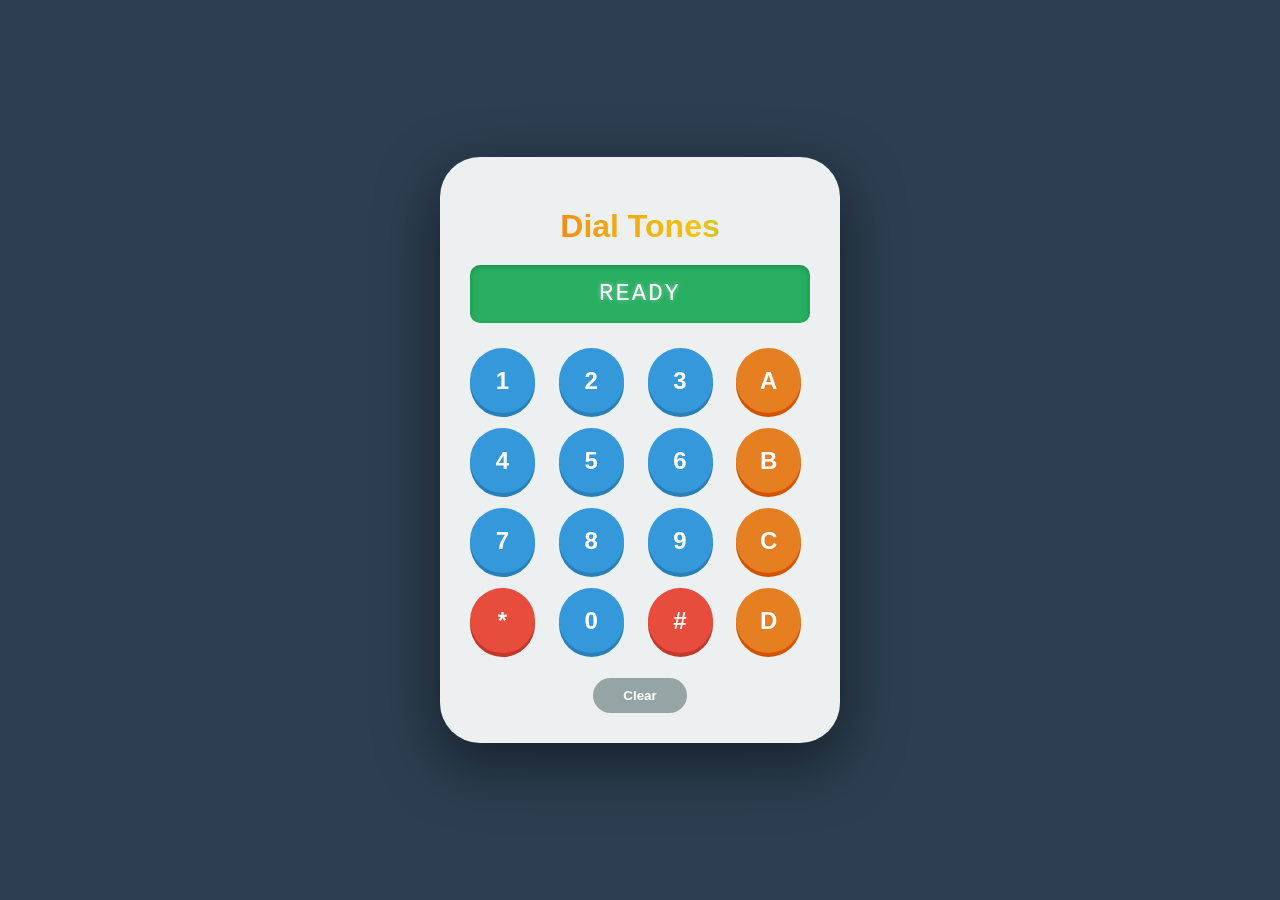
==== src/index.html @ acb87189 "Initial commit" ====
<!DOCTYPE html>
<html lang="en">
<head>
    <meta charset="UTF-8">
    <meta name="viewport" content="width=device-width, initial-scale=1.0">
    <title>Playful DTMF Dialer</title>
    <link rel="stylesheet" href="main.css">
</head>
<body>
    <div class="app-container">
        <h1>Dial Tones</h1>
        <div class="display" id="display">READY</div>
        <div class="keypad">
            <button class="key" data-note="1">1</button>
            <button class="key" data-note="2">2</button>
            <button class="key" data-note="3">3</button>
            <button class="key btn-alt" data-note="A">A</button>
            
            <button class="key" data-note="4">4</button>
            <button class="key" data-note="5">5</button>
            <button class="key" data-note="6">6</button>
            <button class="key btn-alt" data-note="B">B</button>
            
            <button class="key" data-note="7">7</button>
            <button class="key" data-note="8">8</button>
            <button class="key" data-note="9">9</button>
            <button class="key btn-alt" data-note="C">C</button>
            
            <button class="key btn-special" data-note="*">*</button>
            <button class="key" data-note="0">0</button>
            <button class="key btn-special" data-note="#">#</button>
            <button class="key btn-alt" data-note="D">D</button>
        </div>
        <div class="controls">
            <button id="clearButton">Clear</button>
        </div>
    </div>
    <script src="main.js"></script>
</body>
</html>
---- src/main.css ----
:root {
    --bg-color: #2c3e50;
    --app-bg: #ecf0f1;
    --text-color: #2c3e50;
    --accent-color: #3498db;
    --key-num-bg: #3498db;
    --key-alt-bg: #e67e22;
    --key-special-bg: #e74c3c;
    --btn-hover: #2980b9;
}

body {
    font-family: "Segoe UI", Tahoma, Geneva, Verdana, sans-serif;
    background-color: var(--bg-color);
    display: flex;
    justify-content: center;
    align-items: center;
    height: 100vh;
    margin: 0;
}

.app-container {
    background-color: var(--app-bg);
    padding: 30px;
    border-radius: 40px;
    box-shadow: 0 20px 60px rgba(0, 0, 0, 0.5);
    text-align: center;
    width: 340px;
}

/* Rainbow animated title */
h1 {
    font-size: 32px;
    margin-bottom: 20px;
    background: linear-gradient(90deg, #e74c3c, #f39c12, #f1c40f, #2ecc71, #3498db, #8e44ad, #e74c3c);
    background-size: 200% auto;
    -webkit-background-clip: text;
    background-clip: text;
    color: transparent;
    animation: rainbow-slide 4s linear infinite;
}

@keyframes rainbow-slide {
    to { background-position: 200% center; }
}

.display {
    background-color: #27ae60;
    color: white;
    font-family: 'Courier New', Courier, monospace;
    font-size: 24px;
    padding: 15px;
    border-radius: 10px;
    margin-bottom: 25px;
    box-shadow: inset 0 2px 5px rgba(0, 0, 0, 0.2);
    min-height: 28px;
    text-shadow: 0 0 5px rgba(255, 255, 255, 0.5);
    letter-spacing: 2px;
}

.keypad {
    display: grid;
    grid-template-columns: repeat(4, 1fr);
    gap: 15px;
    margin-bottom: 25px;
}

.key {
    width: 65px;
    height: 65px;
    border-radius: 50%;
    border: none;
    background-color: var(--key-num-bg);
    color: white;
    font-size: 24px;
    font-weight: bold;
    cursor: pointer;
    transition: all 0.2s cubic-bezier(0.175, 0.885, 0.32, 1.275);
    box-shadow: 0 4px #2980b9;
    display: flex;
    justify-content: center;
    align-items: center;
}

.key:active {
    box-shadow: 0 0 #2980b9;
    transform: translateY(4px);
}

.key:hover {
    filter: brightness(1.1);
    transform: scale(1.05);
}

.key.btn-alt {
    background-color: var(--key-alt-bg);
    box-shadow: 0 4px #d35400;
}

.key.btn-alt:active {
    box-shadow: 0 0 #d35400;
}

.key.btn-special {
    background-color: var(--key-special-bg);
    box-shadow: 0 4px #c0392b;
}

.key.btn-special:active {
    box-shadow: 0 0 #c0392b;
}

.controls {
    display: flex;
    justify-content: center;
}

#clearButton {
    background-color: #95a5a6;
    color: white;
    border: none;
    padding: 10px 30px;
    border-radius: 20px;
    font-weight: bold;
    cursor: pointer;
    transition: background-color 0.2s;
}

#clearButton:hover {
    background-color: #7f8c8d;
}
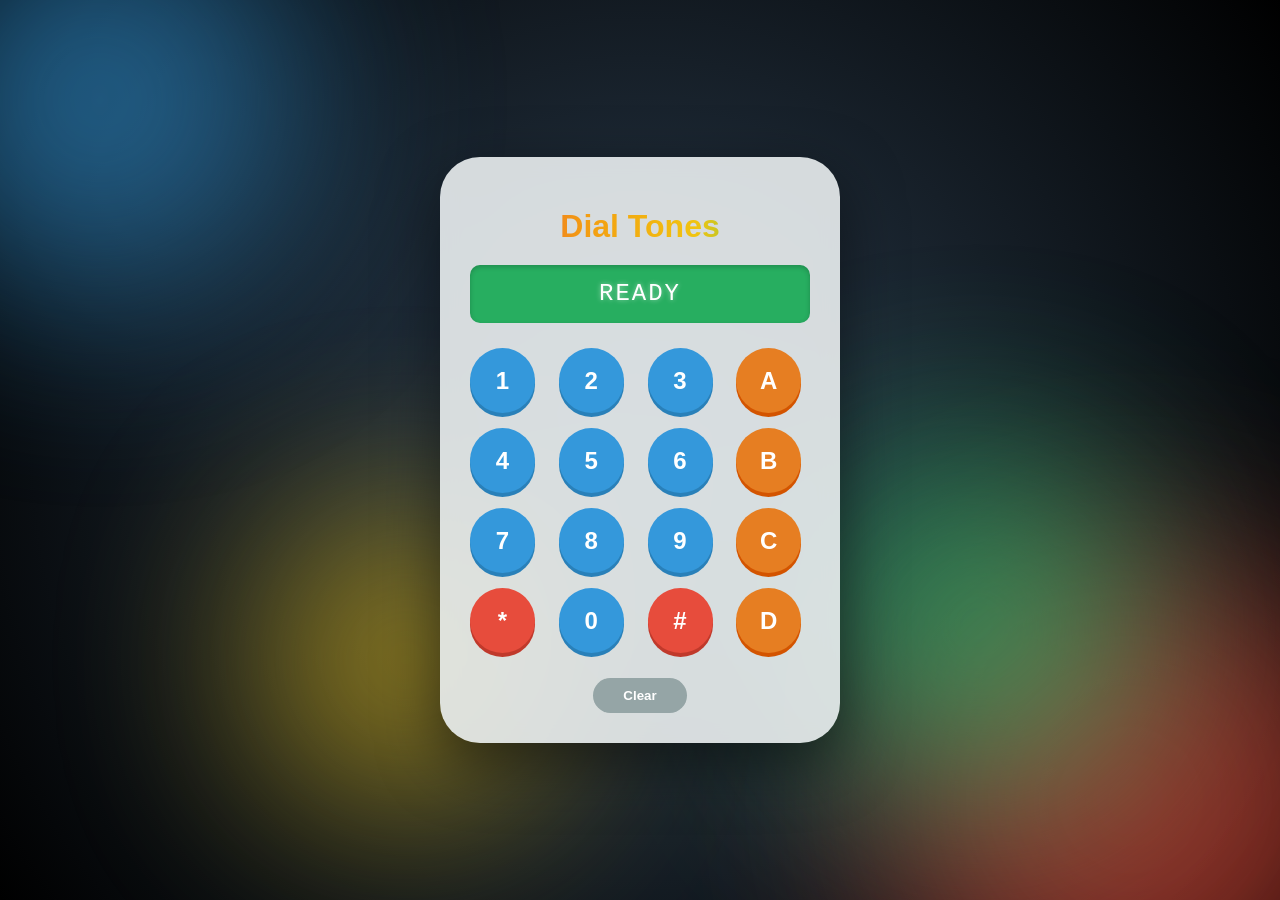
==== commit 315d8131: "added animated blob background" ====
--- a/src/index.html
+++ b/src/index.html
@@ -7,6 +7,12 @@
     <link rel="stylesheet" href="main.css">
 </head>
 <body>
+    <div class="bg-blobs">
+        <div class="blob blob-1"></div>
+        <div class="blob blob-2"></div>
+        <div class="blob blob-3"></div>
+        <div class="blob blob-4"></div>
+    </div>
     <div class="app-container">
         <h1>Dial Tones</h1>
         <div class="display" id="display">READY</div>
--- a/src/main.css
+++ b/src/main.css
@@ -17,15 +17,81 @@
     align-items: center;
     height: 100vh;
     margin: 0;
+    overflow: hidden; /* Prevent scroll from blobs */
+    position: relative;
+}
+
+/* Animated background blobs */
+.bg-blobs {
+    position: fixed;
+    top: 0;
+    left: 0;
+    width: 100%;
+    height: 100%;
+    z-index: -1;
+    background: radial-gradient(circle at 50% 50%, #2c3e50, #000);
+}
+
+.blob {
+    position: absolute;
+    border-radius: 50%;
+    filter: blur(100px);
+    opacity: 0.6;
+    animation: move-blobs 20s infinite alternate cubic-bezier(0.45, 0, 0.55, 1);
+}
+
+.blob-1 {
+    width: 400px;
+    height: 400px;
+    background-color: #3498db;
+    top: -100px;
+    left: -100px;
+    animation-duration: 25s;
+}
+
+.blob-2 {
+    width: 500px;
+    height: 500px;
+    background-color: #e74c3c;
+    bottom: -150px;
+    right: -100px;
+    animation-duration: 30s;
+}
+
+.blob-3 {
+    width: 350px;
+    height: 350px;
+    background-color: #2ecc71;
+    top: 50%;
+    right: 10%;
+    animation-duration: 22s;
+}
+
+.blob-4 {
+    width: 300px;
+    height: 300px;
+    background-color: #f1c40f;
+    bottom: 10%;
+    left: 20%;
+    animation-duration: 28s;
+}
+
+@keyframes move-blobs {
+    0% { transform: translate(0, 0) scale(1); }
+    33% { transform: translate(50px, -50px) scale(1.1); }
+    66% { transform: translate(-30px, 40px) scale(0.9); }
+    100% { transform: translate(0, 0) scale(1); }
 }
 
 .app-container {
-    background-color: var(--app-bg);
+    background-color: rgba(236, 240, 241, 0.9); /* Slightly translucent to show background */
+    backdrop-filter: blur(10px); /* Add a nice glass effect */
     padding: 30px;
     border-radius: 40px;
     box-shadow: 0 20px 60px rgba(0, 0, 0, 0.5);
     text-align: center;
     width: 340px;
+    z-index: 10;
 }
 
 /* Rainbow animated title */
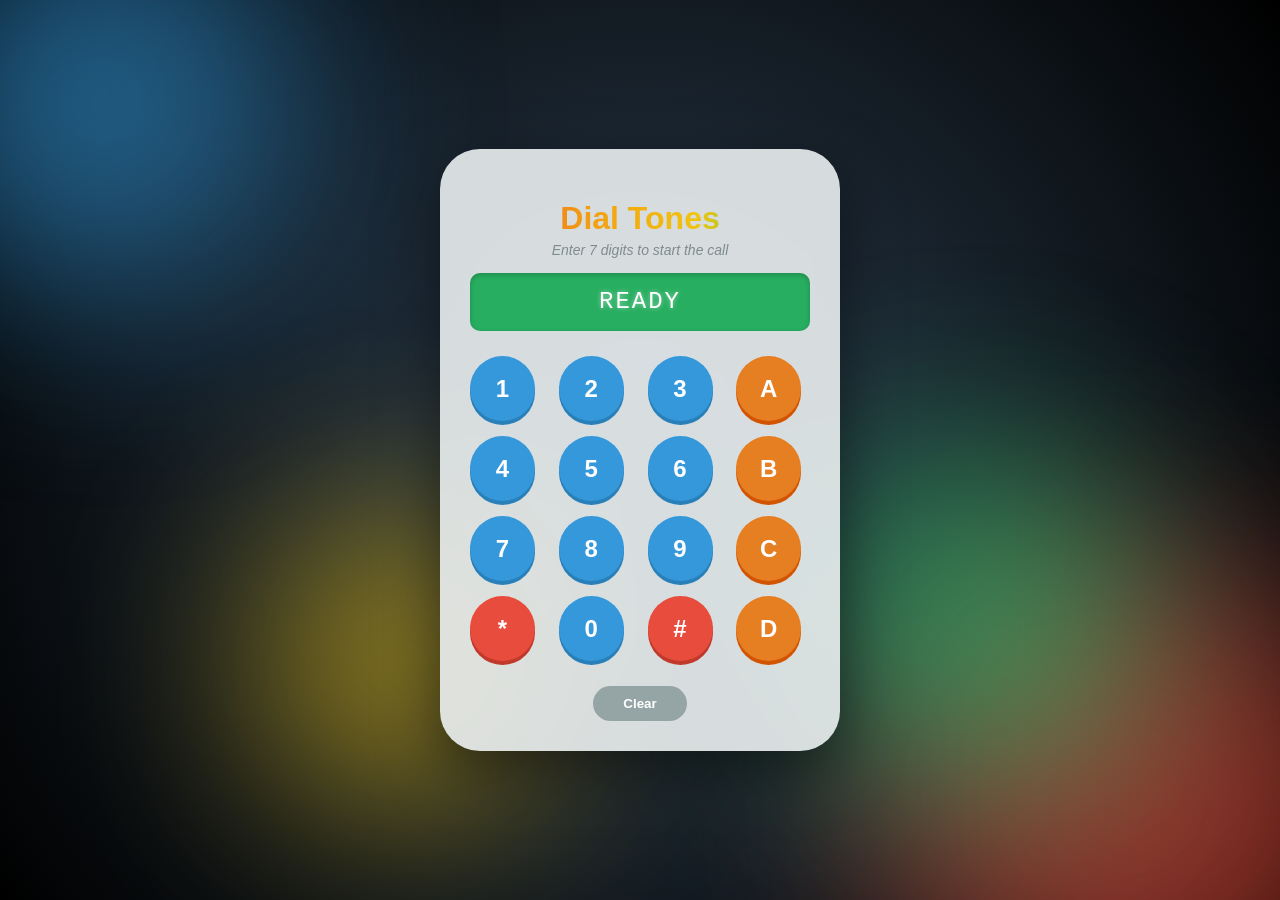
==== commit 7e89d254: "added hint" ====
--- a/src/index.html
+++ b/src/index.html
@@ -15,6 +15,7 @@
     </div>
     <div class="app-container">
         <h1>Dial Tones</h1>
+        <p class="tip">Enter 7 digits to start the call</p>
         <div class="display" id="display">READY</div>
         <div class="keypad">
             <button class="key" data-note="1">1</button>
--- a/src/main.css
+++ b/src/main.css
@@ -104,6 +104,14 @@
     background-clip: text;
     color: transparent;
     animation: rainbow-slide 4s linear infinite;
+}
+
+.tip {
+    font-size: 14px;
+    color: #7f8c8d;
+    margin-top: -15px;
+    margin-bottom: 15px;
+    font-style: italic;
 }
 
 @keyframes rainbow-slide {
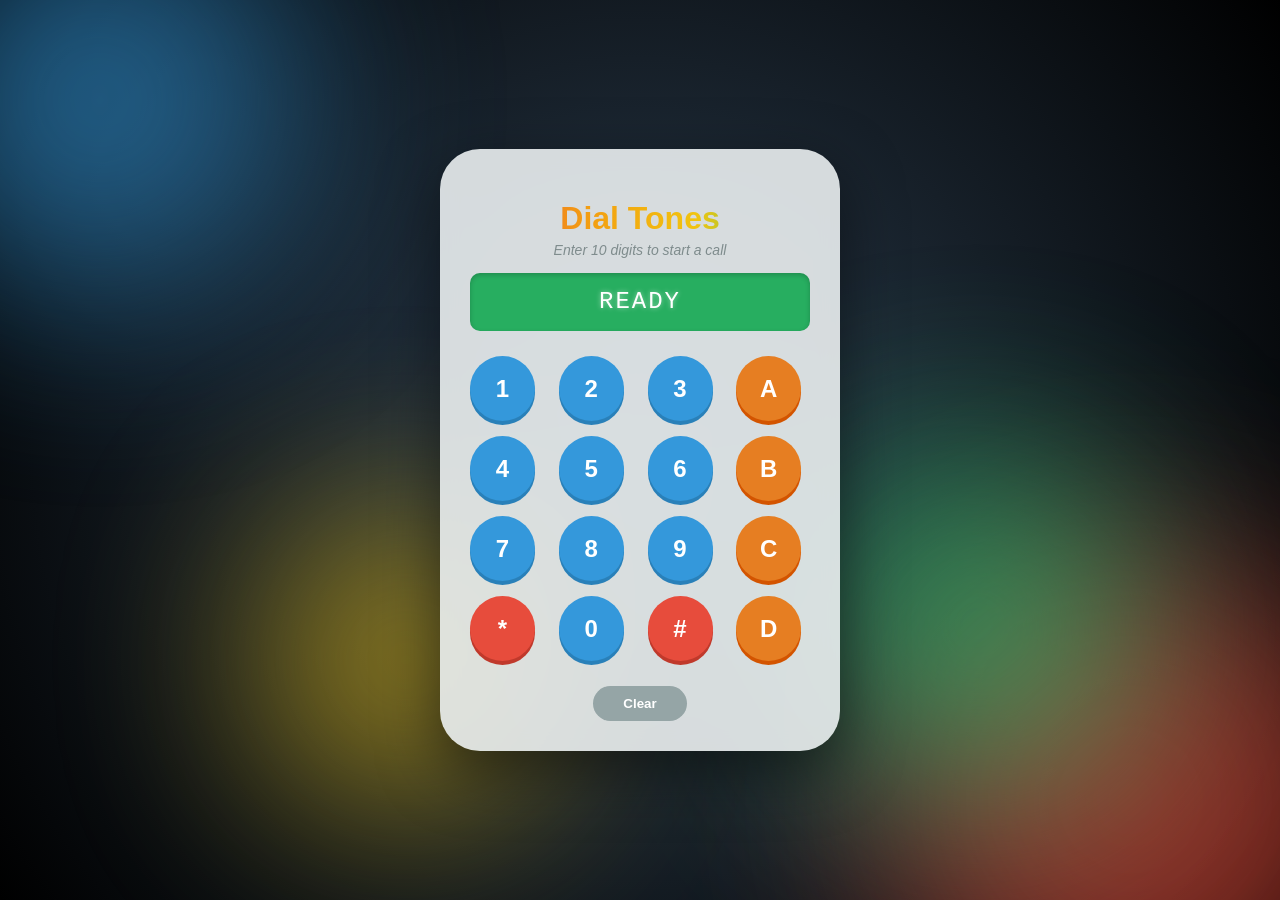
==== commit 07fe1152: "fixed bug" ====
--- a/src/index.html
+++ b/src/index.html
@@ -3,7 +3,7 @@
 <head>
     <meta charset="UTF-8">
     <meta name="viewport" content="width=device-width, initial-scale=1.0">
-    <title>Playful DTMF Dialer</title>
+    <title>DTMF Dialer</title>
     <link rel="stylesheet" href="main.css">
 </head>
 <body>
@@ -15,7 +15,7 @@
     </div>
     <div class="app-container">
         <h1>Dial Tones</h1>
-        <p class="tip">Enter 7 digits to start the call</p>
+        <p class="tip">Enter 10 digits to start a call</p>
         <div class="display" id="display">READY</div>
         <div class="keypad">
             <button class="key" data-note="1">1</button>
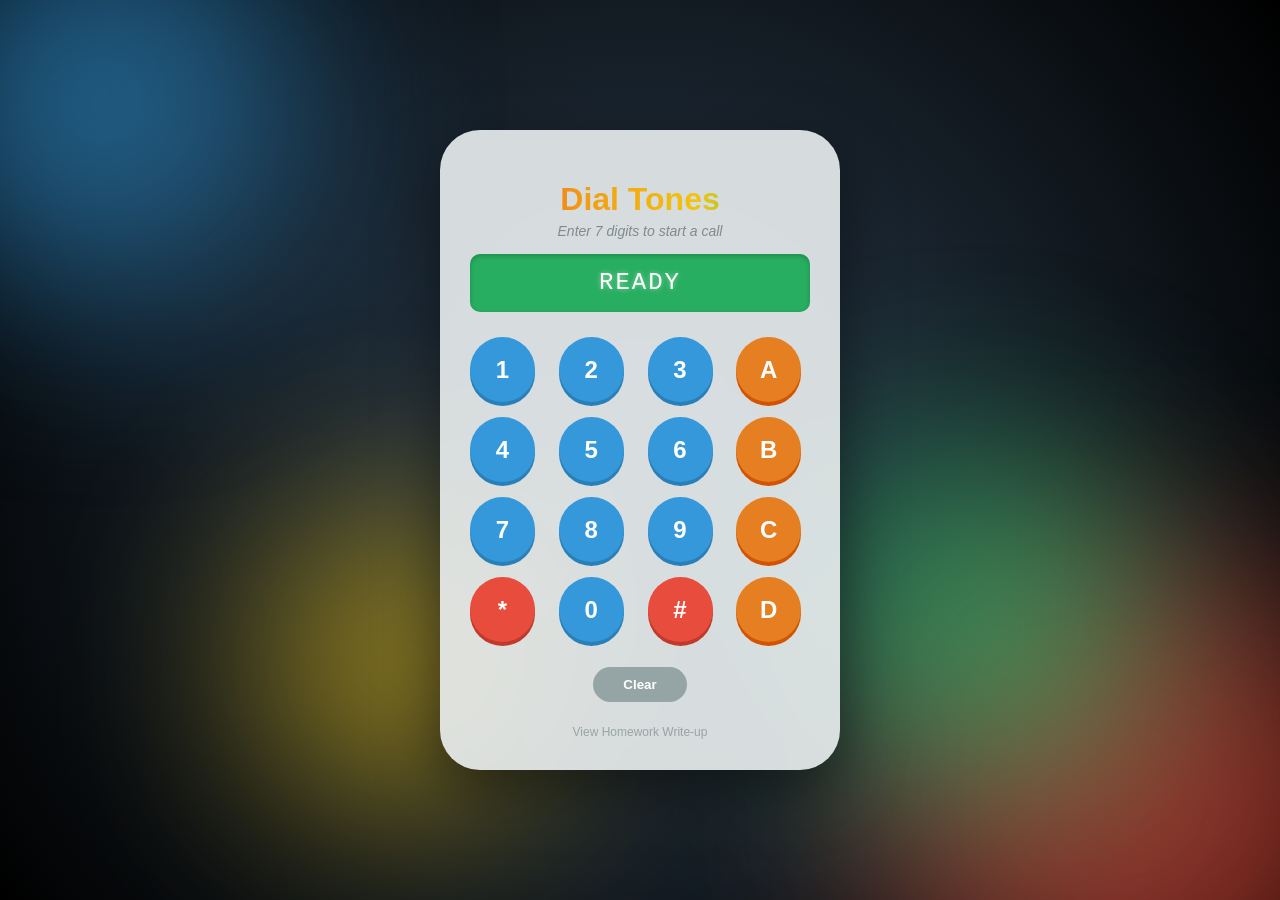
==== commit f18bbaf6: "added blog" ====
--- a/src/index.html
+++ b/src/index.html
@@ -15,7 +15,7 @@
     </div>
     <div class="app-container">
         <h1>Dial Tones</h1>
-        <p class="tip">Enter 10 digits to start a call</p>
+        <p class="tip">Enter 7 digits to start a call</p>
         <div class="display" id="display">READY</div>
         <div class="keypad">
             <button class="key" data-note="1">1</button>
@@ -41,6 +41,9 @@
         <div class="controls">
             <button id="clearButton">Clear</button>
         </div>
+        <div class="footer-links" style="margin-top: 20px;">
+            <a href="blog/index.html" style="color: #7f8c8d; text-decoration: none; font-size: 12px; opacity: 0.7;">View Homework Write-up</a>
+        </div>
     </div>
     <script src="main.js"></script>
 </body>
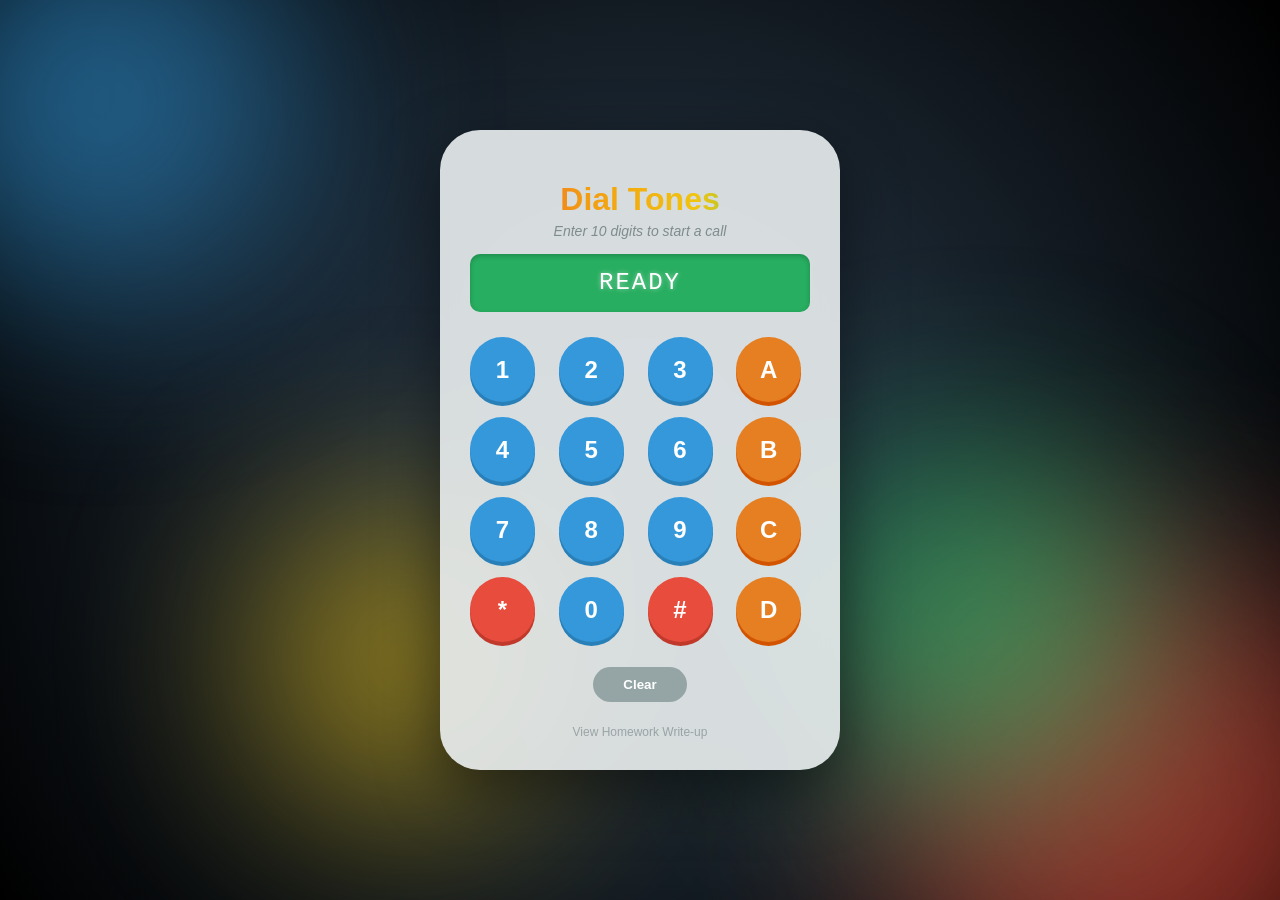
==== commit 77a43eea: "fixed 7 -> 10" ====
--- a/src/index.html
+++ b/src/index.html
@@ -15,7 +15,7 @@
     </div>
     <div class="app-container">
         <h1>Dial Tones</h1>
-        <p class="tip">Enter 7 digits to start a call</p>
+        <p class="tip">Enter 10 digits to start a call</p>
         <div class="display" id="display">READY</div>
         <div class="keypad">
             <button class="key" data-note="1">1</button>
